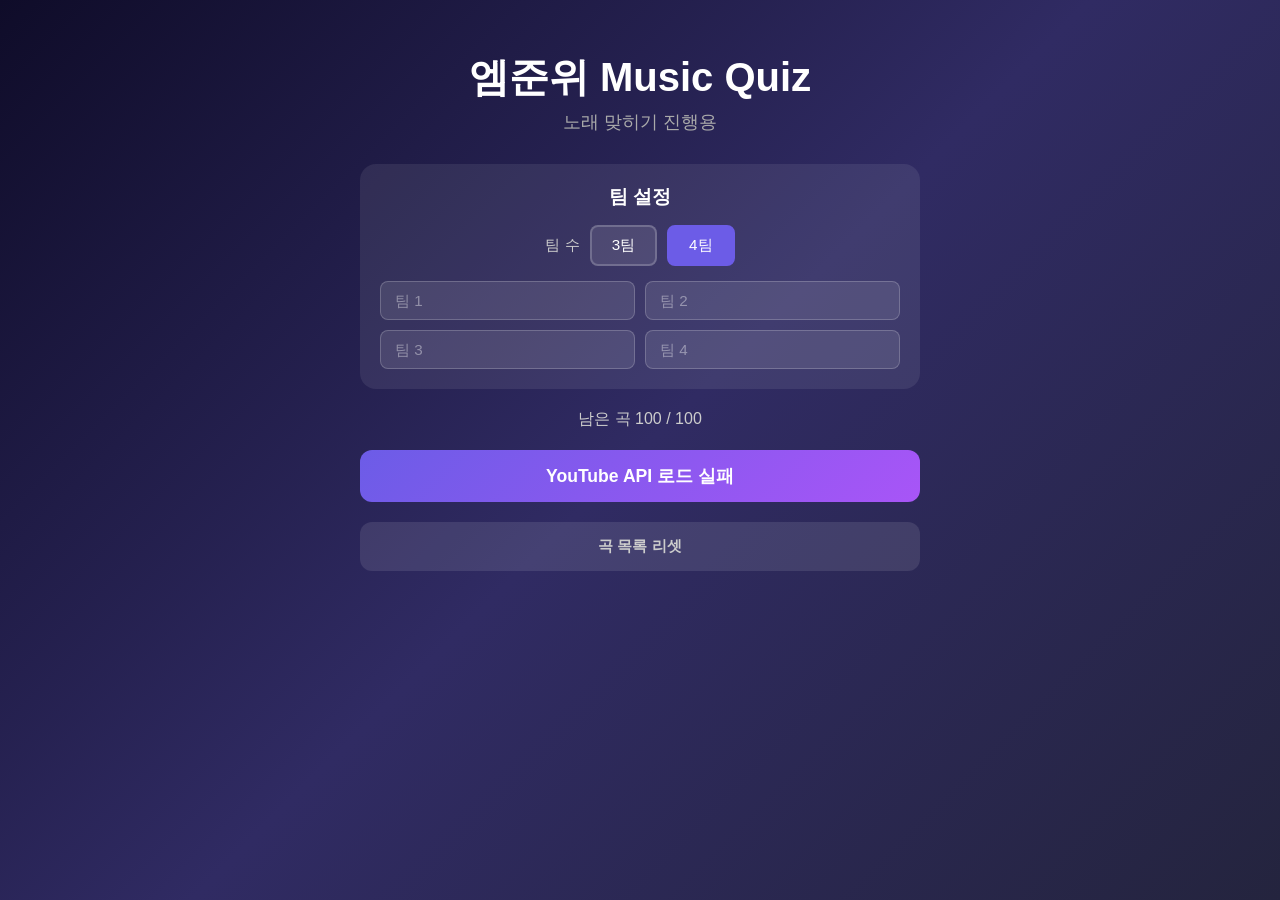
==== index.html @ 7ec0e6d9 "Initialize music quiz project" ====
﻿<!DOCTYPE html>
<html lang="ko">
<head>
  <meta charset="UTF-8">
  <meta name="viewport" content="width=device-width, initial-scale=1.0">
  <title>엠준위 Music Quiz</title>
  <link rel="stylesheet" href="style.css">
</head>
<body>
  <div id="start-page" class="page active">
    <h1 class="title">엠준위 Music Quiz</h1>
    <p class="subtitle">노래 맞히기 진행용</p>

    <div class="team-setup">
      <h2>팀 설정</h2>
      <div class="team-count-selector">
        <label>팀 수</label>
        <button class="team-count-btn" data-count="3" type="button">3팀</button>
        <button class="team-count-btn active" data-count="4" type="button">4팀</button>
      </div>
      <div id="team-names" class="team-names"></div>
    </div>

    <div class="song-info">
      <p>남은 곡 <span id="remaining-songs">0</span> / <span id="total-songs">0</span></p>
    </div>

    <div class="start-actions">
      <button id="btn-start" class="btn btn-start" type="button">YouTube 로딩 중...</button>
      <button id="btn-reset" class="btn btn-reset" type="button">곡 목록 리셋</button>
    </div>
  </div>

  <div id="game-page" class="page">
    <div class="game-header">
      <div class="timer" id="timer">3:00</div>
      <div class="song-counter">
        재생 곡 <span id="game-song-count">0</span>
      </div>
    </div>

    <div class="current-turn" id="current-turn">
      <span class="turn-label">현재 차례</span>
      <span class="turn-team" id="turn-team-name">팀 1</span>
    </div>

    <div id="player-container">
      <div id="youtube-player"></div>
    </div>

    <div class="host-song-panel">
      <p class="host-label">진행자 확인용 현재 곡</p>
      <p id="song-title" class="host-song-title">-</p>
      <p id="song-artist" class="host-song-artist">-</p>
    </div>

    <div class="now-playing">
      <div id="music-visual" class="music-visual">
        <span></span>
        <span></span>
        <span></span>
        <span></span>
        <span></span>
      </div>
      <p id="playing-status">대기 중</p>
    </div>

    <div id="answer-reveal" class="answer-reveal hidden">
      <p class="answer-title" id="answer-title">-</p>
      <p class="answer-artist" id="answer-artist">-</p>
    </div>

    <div class="game-controls">
      <button id="btn-replay" class="btn btn-replay" type="button">Replay</button>
      <button id="btn-reveal" class="btn btn-reveal" type="button">정답 보기</button>
      <button id="btn-next" class="btn btn-next" type="button">정답 처리</button>
      <button id="btn-pass" class="btn btn-pass" type="button">Pass (<span id="pass-count">3</span>)</button>
    </div>

    <div class="scoreboard">
      <h3>팀 점수</h3>
      <div id="scoreboard-teams" class="scoreboard-teams"></div>
    </div>

    <button id="btn-end" class="btn btn-end" type="button">게임 종료</button>
  </div>

  <div id="result-page" class="page">
    <h1 class="title">게임 결과</h1>
    <div id="final-scores" class="final-scores"></div>
    <div class="result-actions">
      <button id="btn-home" class="btn btn-start" type="button">처음으로</button>
    </div>
  </div>

  <script src="songs.js"></script>
  <script src="app.js"></script>
</body>
</html>
---- style.css ----
* {
  margin: 0;
  padding: 0;
  box-sizing: border-box;
}

body {
  font-family: 'Segoe UI', Tahoma, Geneva, Verdana, sans-serif;
  background: linear-gradient(135deg, #0f0c29, #302b63, #24243e);
  color: #fff;
  min-height: 100vh;
  display: flex;
  justify-content: center;
  align-items: flex-start;
  padding: 20px;
  -webkit-font-smoothing: antialiased;
  text-rendering: optimizeLegibility;
}

.page {
  display: none;
  width: 100%;
  max-width: 600px;
  margin: 0 auto;
  padding: 30px 20px;
  animation: fadeIn 0.3s ease;
}

.page.active {
  display: block;
}

@keyframes fadeIn {
  from { opacity: 0; transform: translateY(10px); }
  to { opacity: 1; transform: translateY(0); }
}

/* Title */
.title {
  text-align: center;
  font-size: 2.5rem;
  margin-bottom: 5px;
}

.subtitle {
  text-align: center;
  font-size: 1.1rem;
  color: #aaa;
  margin-bottom: 30px;
}

/* Team Setup */
.team-setup {
  background: rgba(255, 255, 255, 0.08);
  border-radius: 16px;
  padding: 20px;
  margin-bottom: 20px;
}

.team-setup h2 {
  font-size: 1.2rem;
  margin-bottom: 15px;
  text-align: center;
}

.team-count-selector {
  display: flex;
  align-items: center;
  justify-content: center;
  gap: 10px;
  margin-bottom: 15px;
}

.team-count-selector label {
  font-size: 0.95rem;
  color: #ccc;
}

.team-count-btn {
  background: rgba(255, 255, 255, 0.1);
  border: 2px solid rgba(255, 255, 255, 0.2);
  color: #fff;
  padding: 8px 20px;
  border-radius: 8px;
  cursor: pointer;
  font-size: 0.95rem;
  transition: all 0.2s;
}

.team-count-btn.active {
  background: #6c5ce7;
  border-color: #6c5ce7;
}

.team-names {
  display: grid;
  grid-template-columns: 1fr 1fr;
  gap: 10px;
}

.team-name-input {
  background: rgba(255, 255, 255, 0.1);
  border: 1px solid rgba(255, 255, 255, 0.2);
  color: #fff;
  padding: 10px 14px;
  border-radius: 8px;
  font-size: 0.95rem;
  outline: none;
  transition: border-color 0.2s;
}

.team-name-input:focus {
  border-color: #6c5ce7;
}

.team-name-input::placeholder {
  color: rgba(255, 255, 255, 0.4);
}

/* Song info */
.song-info {
  text-align: center;
  margin-bottom: 20px;
  font-size: 1rem;
  color: #ccc;
}

/* Buttons */
.btn {
  display: block;
  width: 100%;
  padding: 14px;
  border: none;
  border-radius: 12px;
  font-size: 1.1rem;
  font-weight: 600;
  cursor: pointer;
  transition: all 0.2s;
  margin-bottom: 10px;
}

.btn:hover {
  transform: translateY(-2px);
  box-shadow: 0 4px 15px rgba(0, 0, 0, 0.3);
}

.btn:active {
  transform: translateY(0);
}

.start-actions {
  display: flex;
  flex-direction: column;
  gap: 10px;
}

.btn-start {
  background: linear-gradient(135deg, #6c5ce7, #a855f7);
  color: #fff;
}

.btn-reset {
  background: rgba(255, 255, 255, 0.1);
  color: #ccc;
  font-size: 0.95rem;
}

.btn-reset:hover {
  background: rgba(255, 255, 255, 0.15);
}

/* Game Page */
.game-header {
  display: flex;
  justify-content: space-between;
  align-items: center;
  margin-bottom: 25px;
}

.timer {
  font-size: 2.5rem;
  font-weight: 700;
  font-variant-numeric: tabular-nums;
  color: #fff;
}

.timer.warning {
  color: #fdcb6e;
}

.timer.danger {
  color: #e17055;
  animation: pulse 0.5s ease infinite alternate;
}

@keyframes pulse {
  from { opacity: 1; }
  to { opacity: 0.5; }
}

.song-counter {
  font-size: 1rem;
  color: #aaa;
}

/* YouTube player */
#player-container {
  width: 100%;
  max-width: 640px;
  aspect-ratio: 16 / 9;
  margin: 0 auto 16px;
  border-radius: 14px;
  overflow: hidden;
  background: rgba(0, 0, 0, 0.5);
  border: 1px solid rgba(255, 255, 255, 0.18);
  box-shadow: 0 8px 25px rgba(0, 0, 0, 0.35);
}

#youtube-player {
  width: 100%;
  height: 100%;
}

#youtube-player iframe {
  width: 100% !important;
  height: 100% !important;
  border: 0;
}

/* Music visualizer */
.host-song-panel {
  background: rgba(255, 255, 255, 0.08);
  border: 1px solid rgba(255, 255, 255, 0.16);
  border-radius: 14px;
  padding: 14px 16px;
  margin-bottom: 16px;
}

.host-label {
  font-size: 0.78rem;
  color: #c9c9c9;
  margin-bottom: 6px;
  letter-spacing: 0.04em;
}

.host-song-title {
  font-size: 1.18rem;
  font-weight: 700;
  line-height: 1.35;
}

.host-song-artist {
  margin-top: 4px;
  font-size: 0.95rem;
  color: #c8b6ff;
}

.now-playing {
  text-align: center;
  margin: 18px 0 24px;
}

.music-visual {
  display: flex;
  justify-content: center;
  align-items: flex-end;
  gap: 6px;
  height: 60px;
  margin-bottom: 15px;
}

.music-visual span {
  width: 8px;
  background: #6c5ce7;
  border-radius: 4px;
  animation: none;
  height: 10px;
}

.music-visual.playing span {
  animation: musicBar 0.6s ease-in-out infinite alternate;
}

.music-visual.playing span:nth-child(1) { animation-delay: 0s; }
.music-visual.playing span:nth-child(2) { animation-delay: 0.15s; }
.music-visual.playing span:nth-child(3) { animation-delay: 0.3s; }
.music-visual.playing span:nth-child(4) { animation-delay: 0.45s; }
.music-visual.playing span:nth-child(5) { animation-delay: 0.1s; }

@keyframes musicBar {
  from { height: 10px; }
  to { height: 55px; }
}

#playing-status {
  font-size: 1.1rem;
  color: #ccc;
}

/* Current turn indicator */
.current-turn {
  text-align: center;
  background: linear-gradient(135deg, rgba(108, 92, 231, 0.3), rgba(168, 85, 247, 0.2));
  border: 2px solid #6c5ce7;
  border-radius: 16px;
  padding: 16px 24px;
  margin-bottom: 20px;
  display: flex;
  align-items: center;
  justify-content: center;
  gap: 12px;
  animation: fadeIn 0.3s ease;
}

.turn-label {
  font-size: 1rem;
  color: #aaa;
}

.turn-team {
  font-size: 1.5rem;
  font-weight: 700;
  color: #a855f7;
}

/* Answer reveal */
.answer-reveal {
  text-align: center;
  background: rgba(108, 92, 231, 0.2);
  border: 2px solid #6c5ce7;
  border-radius: 16px;
  padding: 20px;
  margin: 20px 0;
  animation: fadeIn 0.3s ease;
}

.answer-reveal.hidden {
  display: none;
}

.answer-title {
  font-size: 1.4rem;
  font-weight: 700;
  margin-bottom: 5px;
}

.answer-artist {
  font-size: 1.1rem;
  color: #a29bfe;
}

/* Game controls */
.game-controls {
  display: grid;
  grid-template-columns: 1fr 1fr 1fr 1fr;
  gap: 10px;
  margin-bottom: 20px;
}

.btn-replay {
  background: linear-gradient(135deg, #a29bfe, #6c5ce7);
  color: #fff;
  font-size: 0.95rem;
  padding: 12px 8px;
}

.btn-reveal {
  background: rgba(255, 255, 255, 0.15);
  color: #fff;
  font-size: 0.95rem;
  padding: 12px 8px;
}

.btn-next {
  background: linear-gradient(135deg, #00b894, #00cec9);
  color: #fff;
  font-size: 0.95rem;
  padding: 12px 8px;
}

.btn-pass {
  background: linear-gradient(135deg, #fdcb6e, #e17055);
  color: #fff;
  font-size: 0.95rem;
  padding: 12px 8px;
}

.btn-pass:disabled {
  background: rgba(255, 255, 255, 0.1);
  color: #666;
  cursor: not-allowed;
  transform: none;
  box-shadow: none;
}

/* Scoreboard */
.scoreboard {
  background: rgba(255, 255, 255, 0.06);
  border-radius: 16px;
  padding: 18px;
  margin-bottom: 20px;
}

.scoreboard h3 {
  text-align: center;
  font-size: 1.1rem;
  margin-bottom: 12px;
}

.scoreboard-teams {
  display: grid;
  grid-template-columns: repeat(auto-fit, minmax(120px, 1fr));
  gap: 10px;
}

.score-card {
  background: rgba(255, 255, 255, 0.08);
  border-radius: 10px;
  padding: 12px;
  text-align: center;
}

.score-card .team-name {
  font-size: 0.85rem;
  color: #aaa;
  margin-bottom: 4px;
}

.score-card .team-score {
  font-size: 1.8rem;
  font-weight: 700;
}

.score-card.active-team {
  border: 2px solid #a855f7;
  background: rgba(168, 85, 247, 0.15);
}

.score-card.highlight {
  animation: scoreFlash 0.5s ease;
}

@keyframes scoreFlash {
  0%, 100% { background: rgba(255, 255, 255, 0.08); }
  50% { background: rgba(0, 184, 148, 0.3); }
}

.btn-end {
  background: rgba(255, 255, 255, 0.08);
  color: #e17055;
  font-size: 0.9rem;
}

/* Result Page */
.final-scores {
  margin: 30px 0;
}

.final-score-card {
  display: flex;
  align-items: center;
  justify-content: space-between;
  background: rgba(255, 255, 255, 0.08);
  border-radius: 14px;
  padding: 18px 24px;
  margin-bottom: 12px;
  transition: all 0.3s;
}

.final-score-card.rank-1 {
  background: linear-gradient(135deg, rgba(255, 215, 0, 0.2), rgba(255, 165, 0, 0.15));
  border: 2px solid rgba(255, 215, 0, 0.5);
  font-size: 1.2rem;
}

.final-score-card .rank {
  font-size: 1.5rem;
  margin-right: 15px;
}

.final-score-card .team-info {
  flex: 1;
}

.final-score-card .team-info .name {
  font-weight: 600;
  font-size: 1.1rem;
}

.final-score-card .score {
  font-size: 1.5rem;
  font-weight: 700;
  color: #a29bfe;
}

.result-actions {
  margin-top: 20px;
}

/* Responsive */
@media (max-width: 480px) {
  body {
    padding: 12px;
    padding-bottom: calc(12px + env(safe-area-inset-bottom));
  }

  .page {
    padding: 20px 12px;
  }

  .title { font-size: 2rem; }
  .timer { font-size: 2rem; }
  .game-header {
    flex-direction: column;
    gap: 8px;
    margin-bottom: 16px;
  }
  #player-container {
    margin-bottom: 12px;
  }
  .host-song-title {
    font-size: 1.05rem;
  }
  .game-controls { grid-template-columns: 1fr 1fr; }
  .team-names { grid-template-columns: 1fr; }
}
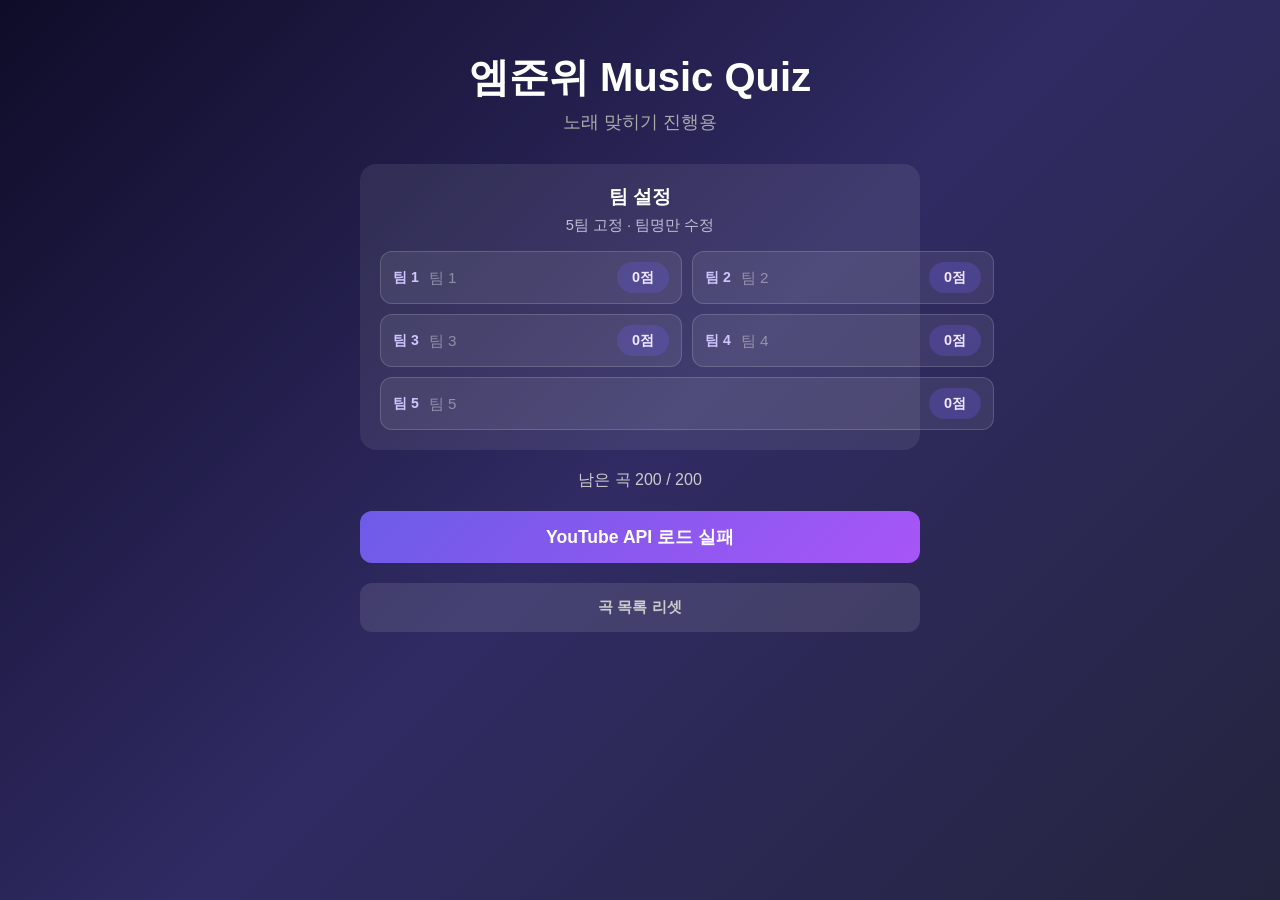
==== commit 8d414371: "Update quiz setup, song catalog, and clip inspector" ====
--- a/index.html
+++ b/index.html
@@ -13,11 +13,7 @@
 
     <div class="team-setup">
       <h2>팀 설정</h2>
-      <div class="team-count-selector">
-        <label>팀 수</label>
-        <button class="team-count-btn" data-count="3" type="button">3팀</button>
-        <button class="team-count-btn active" data-count="4" type="button">4팀</button>
-      </div>
+      <p class="team-setup-note">5팀 고정 · 팀명만 수정</p>
       <div id="team-names" class="team-names"></div>
     </div>
 
@@ -41,7 +37,10 @@
 
     <div class="current-turn" id="current-turn">
       <span class="turn-label">현재 차례</span>
-      <span class="turn-team" id="turn-team-name">팀 1</span>
+      <div class="turn-team-wrap">
+        <span class="turn-team" id="turn-team-name">팀 1</span>
+        <span class="turn-score" id="turn-team-score">0점</span>
+      </div>
     </div>
 
     <div id="player-container">
@@ -65,14 +64,8 @@
       <p id="playing-status">대기 중</p>
     </div>
 
-    <div id="answer-reveal" class="answer-reveal hidden">
-      <p class="answer-title" id="answer-title">-</p>
-      <p class="answer-artist" id="answer-artist">-</p>
-    </div>
-
     <div class="game-controls">
       <button id="btn-replay" class="btn btn-replay" type="button">Replay</button>
-      <button id="btn-reveal" class="btn btn-reveal" type="button">정답 보기</button>
       <button id="btn-next" class="btn btn-next" type="button">정답 처리</button>
       <button id="btn-pass" class="btn btn-pass" type="button">Pass (<span id="pass-count">3</span>)</button>
     </div>
--- a/style.css
+++ b/style.css
@@ -59,37 +59,15 @@
 
 .team-setup h2 {
   font-size: 1.2rem;
-  margin-bottom: 15px;
-  text-align: center;
-}
-
-.team-count-selector {
-  display: flex;
-  align-items: center;
-  justify-content: center;
-  gap: 10px;
-  margin-bottom: 15px;
-}
-
-.team-count-selector label {
-  font-size: 0.95rem;
-  color: #ccc;
-}
-
-.team-count-btn {
-  background: rgba(255, 255, 255, 0.1);
-  border: 2px solid rgba(255, 255, 255, 0.2);
-  color: #fff;
-  padding: 8px 20px;
-  border-radius: 8px;
-  cursor: pointer;
-  font-size: 0.95rem;
-  transition: all 0.2s;
-}
-
-.team-count-btn.active {
-  background: #6c5ce7;
-  border-color: #6c5ce7;
+  margin-bottom: 6px;
+  text-align: center;
+}
+
+.team-setup-note {
+  text-align: center;
+  font-size: 0.92rem;
+  color: #bfbfd8;
+  margin-bottom: 16px;
 }
 
 .team-names {
@@ -98,23 +76,69 @@
   gap: 10px;
 }
 
+.team-input-row {
+  display: flex;
+  align-items: center;
+  gap: 10px;
+  padding: 10px 12px;
+  background: rgba(255, 255, 255, 0.08);
+  border: 1px solid rgba(255, 255, 255, 0.16);
+  border-radius: 12px;
+  transition: border-color 0.2s, background 0.2s;
+}
+
+.team-input-row:last-child:nth-child(odd) {
+  grid-column: 1 / -1;
+}
+
+.team-input-row.current {
+  border-color: rgba(168, 85, 247, 0.9);
+  background: rgba(168, 85, 247, 0.16);
+}
+
+.team-slot-label {
+  flex: 0 0 auto;
+  font-size: 0.88rem;
+  color: #cfc6ff;
+  font-weight: 600;
+}
+
 .team-name-input {
-  background: rgba(255, 255, 255, 0.1);
-  border: 1px solid rgba(255, 255, 255, 0.2);
-  color: #fff;
-  padding: 10px 14px;
-  border-radius: 8px;
+  flex: 1 1 auto;
+  min-width: 0;
+  background: transparent;
+  border: none;
+  color: #fff;
+  padding: 4px 0;
   font-size: 0.95rem;
   outline: none;
-  transition: border-color 0.2s;
+  transition: opacity 0.2s;
 }
 
 .team-name-input:focus {
-  border-color: #6c5ce7;
+  opacity: 0.85;
+}
+
+.team-name-input:disabled {
+  cursor: default;
+  opacity: 1;
 }
 
 .team-name-input::placeholder {
   color: rgba(255, 255, 255, 0.4);
+}
+
+.team-score-chip {
+  flex: 0 0 auto;
+  min-width: 52px;
+  padding: 6px 10px;
+  border-radius: 999px;
+  background: rgba(108, 92, 231, 0.28);
+  color: #efe7ff;
+  font-size: 0.9rem;
+  font-weight: 700;
+  text-align: center;
+  font-variant-numeric: tabular-nums;
 }
 
 /* Song info */
@@ -317,55 +341,40 @@
   color: #aaa;
 }
 
+.turn-team-wrap {
+  display: flex;
+  align-items: center;
+  gap: 10px;
+  flex-wrap: wrap;
+  justify-content: center;
+}
+
 .turn-team {
   font-size: 1.5rem;
   font-weight: 700;
   color: #a855f7;
 }
 
-/* Answer reveal */
-.answer-reveal {
-  text-align: center;
-  background: rgba(108, 92, 231, 0.2);
-  border: 2px solid #6c5ce7;
-  border-radius: 16px;
-  padding: 20px;
-  margin: 20px 0;
-  animation: fadeIn 0.3s ease;
-}
-
-.answer-reveal.hidden {
-  display: none;
-}
-
-.answer-title {
-  font-size: 1.4rem;
-  font-weight: 700;
-  margin-bottom: 5px;
-}
-
-.answer-artist {
-  font-size: 1.1rem;
-  color: #a29bfe;
+.turn-score {
+  padding: 6px 12px;
+  border-radius: 999px;
+  background: rgba(255, 255, 255, 0.12);
+  color: #fff;
+  font-size: 0.95rem;
+  font-weight: 700;
+  font-variant-numeric: tabular-nums;
 }
 
 /* Game controls */
 .game-controls {
   display: grid;
-  grid-template-columns: 1fr 1fr 1fr 1fr;
+  grid-template-columns: 1fr 1fr 1fr;
   gap: 10px;
   margin-bottom: 20px;
 }
 
 .btn-replay {
   background: linear-gradient(135deg, #a29bfe, #6c5ce7);
-  color: #fff;
-  font-size: 0.95rem;
-  padding: 12px 8px;
-}
-
-.btn-reveal {
-  background: rgba(255, 255, 255, 0.15);
   color: #fff;
   font-size: 0.95rem;
   padding: 12px 8px;
@@ -409,26 +418,33 @@
 
 .scoreboard-teams {
   display: grid;
-  grid-template-columns: repeat(auto-fit, minmax(120px, 1fr));
+  grid-template-columns: repeat(2, minmax(0, 1fr));
   gap: 10px;
 }
 
 .score-card {
   background: rgba(255, 255, 255, 0.08);
   border-radius: 10px;
-  padding: 12px;
-  text-align: center;
+  padding: 14px 16px;
+  display: flex;
+  align-items: center;
+  justify-content: space-between;
+  gap: 12px;
 }
 
 .score-card .team-name {
-  font-size: 0.85rem;
-  color: #aaa;
-  margin-bottom: 4px;
+  font-size: 0.95rem;
+  color: #f1f1f1;
+  font-weight: 600;
+  overflow-wrap: anywhere;
 }
 
 .score-card .team-score {
-  font-size: 1.8rem;
-  font-weight: 700;
+  flex: 0 0 auto;
+  font-size: 1.05rem;
+  font-weight: 700;
+  color: #c8b6ff;
+  font-variant-numeric: tabular-nums;
 }
 
 .score-card.active-team {
@@ -523,4 +539,9 @@
   }
   .game-controls { grid-template-columns: 1fr 1fr; }
   .team-names { grid-template-columns: 1fr; }
-}
+  .scoreboard-teams { grid-template-columns: 1fr; }
+  .current-turn {
+    flex-direction: column;
+    gap: 6px;
+  }
+}
